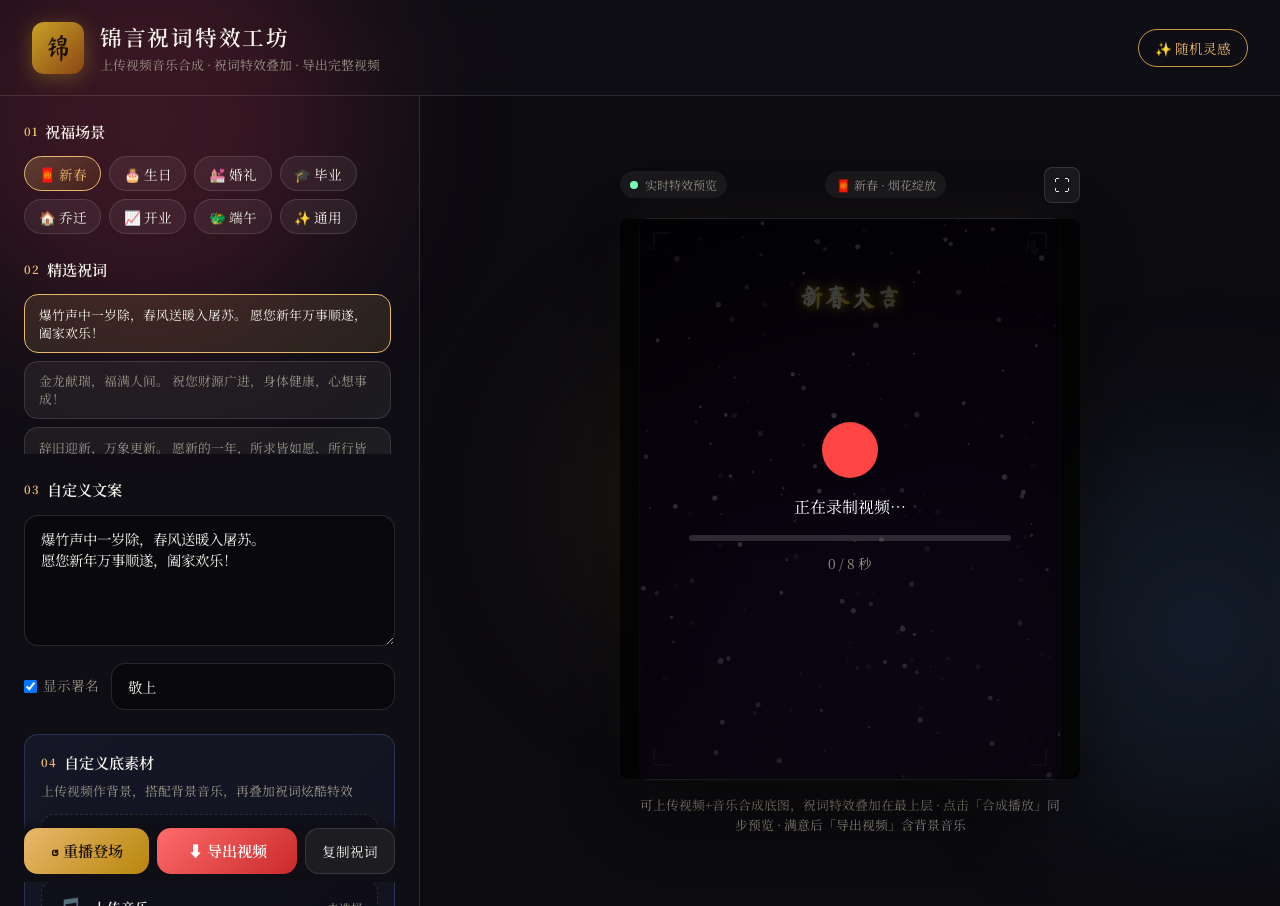
==== index.html @ 7e78dcdb "Add files via upload" ====
<!DOCTYPE html>
<html lang="zh-CN">
<head>
  <meta charset="UTF-8" />
  <meta name="viewport" content="width=device-width, initial-scale=1.0" />
  <title>锦言 · 祝词特效工坊</title>
  <link rel="preconnect" href="https://fonts.googleapis.com" />
  <link rel="preconnect" href="https://fonts.gstatic.com" crossorigin />
  <link href="https://fonts.googleapis.com/css2?family=Ma+Shan+Zheng&family=Noto+Serif+SC:wght@400;600;700&family=ZCOOL+XiaoWei&display=swap" rel="stylesheet" />
  <link rel="stylesheet" href="styles.css" />
</head>
<body>
  <div class="bg-orbs" aria-hidden="true">
    <span class="orb orb-1"></span>
    <span class="orb orb-2"></span>
    <span class="orb orb-3"></span>
  </div>

  <header class="site-header">
    <div class="logo">
      <span class="logo-icon">锦</span>
      <div>
        <h1>锦言祝词特效工坊</h1>
        <p>上传视频音乐合成 · 祝词特效叠加 · 导出完整视频</p>
      </div>
    </div>
    <button type="button" class="btn-ghost" id="btnRandom">✨ 随机灵感</button>
  </header>

  <main class="layout">
    <aside class="panel panel-controls">
      <section class="control-block">
        <h2><span class="step">01</span> 祝福场景</h2>
        <div class="scene-tabs" id="sceneTabs" role="tablist"></div>
      </section>

      <section class="control-block">
        <h2><span class="step">02</span> 精选祝词</h2>
        <div class="template-grid" id="templateGrid"></div>
      </section>

      <section class="control-block">
        <h2><span class="step">03</span> 自定义文案</h2>
        <textarea id="customText" rows="5" placeholder="在此输入或编辑您的祝词…&#10;支持换行，每行将按段落展示"></textarea>
        <div class="row-actions">
          <label class="checkbox">
            <input type="checkbox" id="showSignature" checked />
            <span>显示署名</span>
          </label>
          <input type="text" id="signature" class="input-sm" value="敬上" maxlength="12" />
        </div>
      </section>

      <section class="control-block media-block">
        <h2><span class="step">04</span> 自定义底素材</h2>
        <p class="block-desc">上传视频作背景，搭配背景音乐，再叠加祝词炫酷特效</p>

        <div class="upload-row">
          <label class="upload-btn">
            <input type="file" id="uploadVideo" accept="video/*" hidden />
            <span class="upload-icon">🎬</span>
            <span class="upload-title">上传视频</span>
            <span class="upload-name" id="videoFileName">未选择</span>
          </label>
          <button type="button" class="btn-clear" id="clearVideo" title="清除视频" hidden>×</button>
        </div>

        <div class="upload-row">
          <label class="upload-btn">
            <input type="file" id="uploadAudio" accept="audio/*" hidden />
            <span class="upload-icon">🎵</span>
            <span class="upload-title">上传音乐</span>
            <span class="upload-name" id="audioFileName">未选择</span>
          </label>
          <button type="button" class="btn-clear" id="clearAudio" title="清除音乐" hidden>×</button>
        </div>

        <div class="video-controls" id="videoControls" hidden>
          <p class="vc-title">视频调节</p>
          <label class="slider-label">
            播放速度 <span class="val-tag" id="speedVal">1.0×</span>
            <input type="range" id="videoSpeed" min="0.25" max="2.5" step="0.05" value="1" />
          </label>
          <label class="slider-label">
            视频原声音量 <span class="val-tag" id="videoVolVal">80%</span>
            <input type="range" id="videoVolume" min="0" max="1" step="0.05" value="0.8" />
          </label>
          <div class="trim-block">
            <div class="trim-head">
              <span>视频截取</span>
              <span class="trim-range-text" id="trimRangeText">00:00 – 00:00</span>
            </div>
            <div class="trim-track" id="trimTrack">
              <div class="trim-active" id="trimActive"></div>
            </div>
            <label class="slider-label trim-label">
              起点 <span class="val-tag" id="trimStartVal">00:00</span>
              <input type="range" id="trimStart" min="0" max="100" step="0.1" value="0" />
            </label>
            <label class="slider-label trim-label">
              终点 <span class="val-tag" id="trimEndVal">00:00</span>
              <input type="range" id="trimEnd" min="0" max="100" step="0.1" value="100" />
            </label>
            <p class="trim-hint" id="trimDurationHint">截取片段：0 秒</p>
          </div>
        </div>

        <div class="media-mix">
          <label class="slider-label">背景暗角（突出文字）
            <input type="range" id="bgOverlay" min="0" max="0.75" step="0.05" value="0.4" />
          </label>
          <label class="slider-label">特效层透明度
            <input type="range" id="fxOnVideo" min="0.2" max="1" step="0.05" value="0.85" />
          </label>
          <label class="slider-label">音乐音量
            <input type="range" id="musicVolume" min="0" max="1" step="0.05" value="0.85" />
          </label>
          <label class="checkbox">
            <input type="checkbox" id="useVideoAudio" />
            <span>保留视频原声（与音乐叠加）</span>
          </label>
          <label class="checkbox">
            <input type="checkbox" id="previewMusic" checked />
            <span>预览时播放背景音乐</span>
          </label>
        </div>

        <button type="button" class="btn-compose" id="btnCompose">▶ 合成播放（视频+音乐+祝词特效）</button>
      </section>

      <section class="control-block highlight-block">
        <h2><span class="step">05</span> 炫酷特效风格</h2>
        <p class="block-desc">切换后立即在右侧实时预览粒子与光效</p>
        <div class="fx-picker" id="fxPicker"></div>
        <label class="slider-label">
          特效强度
          <input type="range" id="fxIntensity" min="0.4" max="1.5" step="0.1" value="1" />
        </label>
      </section>

      <section class="control-block">
        <h2><span class="step">06</span> 文字登场</h2>
        <div class="text-effect-picker" id="textEffectPicker"></div>
        <label class="slider-label">
          动画速度
          <input type="range" id="animSpeed" min="0.5" max="2" step="0.1" value="1" />
        </label>
      </section>

      <section class="control-block">
        <h2><span class="step">07</span> 细节微调</h2>
        <div class="fine-tune">
          <label>字号 <input type="range" id="fontSize" min="18" max="42" value="28" /></label>
          <label>字间距 <input type="range" id="letterSpacing" min="0" max="12" value="2" /></label>
        </div>
      </section>

      <section class="control-block">
        <h2><span class="step">08</span> 视频导出</h2>
        <div class="video-options">
          <label>录制时长
            <select id="videoDuration">
              <option value="5">5 秒</option>
              <option value="8" selected>8 秒</option>
              <option value="10">10 秒</option>
              <option value="15">15 秒</option>
              <option value="auto">跟随素材长度</option>
            </select>
          </label>
          <label>帧率
            <select id="videoFps">
              <option value="30" selected>30 FPS</option>
              <option value="60">60 FPS</option>
            </select>
          </label>
        </div>
      </section>

      <div class="action-bar">
        <button type="button" class="btn-primary" id="btnReplay">↺ 重播登场</button>
        <button type="button" class="btn-accent" id="btnExportVideo">⬇ 导出视频</button>
        <button type="button" class="btn-secondary" id="btnCopy">复制祝词</button>
      </div>
    </aside>

    <section class="panel panel-preview">
      <div class="preview-toolbar">
        <span class="badge live-badge"><span class="live-dot"></span> 实时特效预览</span>
        <span class="badge" id="previewBadge">新春 · 烟花绽放</span>
        <button type="button" class="btn-icon" id="btnFullscreen" title="全屏预览">⛶</button>
      </div>
      <div class="preview-viewport" id="previewViewport">
        <canvas id="previewCanvas" width="720" height="960"></canvas>
        <div class="recording-overlay" id="recordingOverlay" hidden>
          <div class="rec-pulse"></div>
          <p class="rec-text">正在录制视频…</p>
          <div class="rec-progress-wrap">
            <div class="rec-progress" id="recProgress"></div>
          </div>
          <span class="rec-time" id="recTime">0 / 8 秒</span>
        </div>
      </div>
      <p class="preview-hint">可上传视频+音乐合成底图，祝词特效叠加在最上层 · 点击「合成播放」同步预览 · 满意后「导出视频」含背景音乐</p>
    </section>
  </main>

  <div class="toast" id="toast" role="status" aria-live="polite"></div>

  <script type="module" src="app.js"></script>
</body>
</html>
---- styles.css ----
:root {
  --bg: #0f0e14;
  --surface: rgba(255, 255, 255, 0.06);
  --surface-hover: rgba(255, 255, 255, 0.1);
  --border: rgba(255, 255, 255, 0.12);
  --text: #f4f0ea;
  --muted: #9a9488;
  --accent: #e8b86d;
  --accent-dim: #c49a4a;
  --radius: 14px;
  --font-ui: "Noto Serif SC", "PingFang SC", "Microsoft YaHei", serif;
}

*, *::before, *::after { box-sizing: border-box; margin: 0; padding: 0; }

html { scroll-behavior: smooth; }

body {
  min-height: 100vh;
  font-family: var(--font-ui);
  background: var(--bg);
  color: var(--text);
  line-height: 1.6;
  overflow-x: hidden;
}

.bg-orbs {
  position: fixed;
  inset: 0;
  pointer-events: none;
  z-index: 0;
  overflow: hidden;
}

.orb {
  position: absolute;
  border-radius: 50%;
  filter: blur(80px);
  opacity: 0.35;
  animation: float 18s ease-in-out infinite;
}

.orb-1 { width: 420px; height: 420px; background: #8b2942; top: -10%; left: -5%; }
.orb-2 { width: 360px; height: 360px; background: #2a4a6e; bottom: 10%; right: -8%; animation-delay: -6s; }
.orb-3 { width: 280px; height: 280px; background: #5c3d1e; top: 40%; left: 45%; animation-delay: -12s; }

@keyframes float {
  0%, 100% { transform: translate(0, 0) scale(1); }
  50% { transform: translate(30px, -20px) scale(1.05); }
}

.site-header {
  position: relative;
  z-index: 1;
  display: flex;
  align-items: center;
  justify-content: space-between;
  padding: 1.25rem 2rem;
  border-bottom: 1px solid var(--border);
  backdrop-filter: blur(12px);
}

.logo { display: flex; align-items: center; gap: 1rem; }

.logo-icon {
  width: 52px;
  height: 52px;
  display: grid;
  place-items: center;
  font-family: "Ma Shan Zheng", cursive;
  font-size: 1.75rem;
  background: linear-gradient(135deg, #c9a227, #8b4513);
  border-radius: 12px;
  color: #1a0f08;
  box-shadow: 0 4px 20px rgba(201, 162, 39, 0.35);
}

.logo h1 { font-size: 1.35rem; font-weight: 600; letter-spacing: 0.08em; }
.logo p { font-size: 0.8rem; color: var(--muted); }

.layout {
  position: relative;
  z-index: 1;
  display: grid;
  grid-template-columns: minmax(320px, 420px) 1fr;
  gap: 0;
  min-height: calc(100vh - 90px);
}

@media (max-width: 960px) {
  .layout { grid-template-columns: 1fr; }
}

.panel {
  padding: 1.5rem;
}

.panel-controls {
  border-right: 1px solid var(--border);
  overflow-y: auto;
  max-height: calc(100vh - 90px);
}

.panel-preview {
  display: flex;
  flex-direction: column;
  align-items: center;
  justify-content: center;
  background: rgba(0, 0, 0, 0.2);
}

.control-block {
  margin-bottom: 1.5rem;
}

.control-block h2 {
  font-size: 0.95rem;
  font-weight: 600;
  margin-bottom: 0.75rem;
  display: flex;
  align-items: center;
  gap: 0.5rem;
}

.step {
  font-size: 0.7rem;
  color: var(--accent);
  font-weight: 700;
  letter-spacing: 0.05em;
}

.scene-tabs {
  display: flex;
  flex-wrap: wrap;
  gap: 0.5rem;
}

.scene-tab {
  padding: 0.4rem 0.85rem;
  border: 1px solid var(--border);
  border-radius: 999px;
  background: var(--surface);
  color: var(--text);
  font-family: inherit;
  font-size: 0.85rem;
  cursor: pointer;
  transition: all 0.2s;
}

.scene-tab:hover { background: var(--surface-hover); border-color: var(--accent-dim); }
.scene-tab.active {
  background: linear-gradient(135deg, rgba(232, 184, 109, 0.25), rgba(139, 69, 19, 0.2));
  border-color: var(--accent);
  color: var(--accent);
}

.template-grid {
  display: grid;
  gap: 0.5rem;
  max-height: 160px;
  overflow-y: auto;
  padding-right: 4px;
}

.template-item {
  text-align: left;
  padding: 0.65rem 0.85rem;
  border: 1px solid var(--border);
  border-radius: var(--radius);
  background: var(--surface);
  color: var(--muted);
  font-family: inherit;
  font-size: 0.8rem;
  cursor: pointer;
  transition: all 0.2s;
  line-height: 1.4;
}

.template-item:hover { color: var(--text); border-color: var(--accent-dim); }
.template-item.active {
  border-color: var(--accent);
  color: var(--text);
  background: rgba(232, 184, 109, 0.12);
}

textarea, .input-sm, select {
  width: 100%;
  padding: 0.75rem 1rem;
  border: 1px solid var(--border);
  border-radius: var(--radius);
  background: rgba(0, 0, 0, 0.35);
  color: var(--text);
  font-family: inherit;
  font-size: 0.9rem;
  resize: vertical;
}

textarea:focus, .input-sm:focus, select:focus {
  outline: none;
  border-color: var(--accent);
  box-shadow: 0 0 0 3px rgba(232, 184, 109, 0.15);
}

.row-actions {
  display: flex;
  align-items: center;
  gap: 0.75rem;
  margin-top: 0.65rem;
}

.checkbox {
  display: flex;
  align-items: center;
  gap: 0.4rem;
  font-size: 0.85rem;
  color: var(--muted);
  cursor: pointer;
}

.input-sm { width: auto; min-width: 100px; flex: 1; }

.media-block {
  padding: 1rem;
  border-radius: var(--radius);
  background: linear-gradient(135deg, rgba(100, 140, 255, 0.08), rgba(80, 60, 180, 0.06));
  border: 1px solid rgba(120, 160, 255, 0.22);
}

.highlight-block {
  padding: 1rem;
  border-radius: var(--radius);
  background: linear-gradient(135deg, rgba(232, 184, 109, 0.08), rgba(139, 69, 19, 0.06));
  border: 1px solid rgba(232, 184, 109, 0.2);
}

.upload-row {
  display: flex;
  align-items: stretch;
  gap: 0.5rem;
  margin-bottom: 0.5rem;
}

.upload-btn {
  flex: 1;
  display: flex;
  align-items: center;
  gap: 0.65rem;
  padding: 0.65rem 0.85rem;
  border: 1px dashed var(--border);
  border-radius: var(--radius);
  background: rgba(0, 0, 0, 0.25);
  cursor: pointer;
  transition: all 0.2s;
}

.upload-btn:hover {
  border-color: #7ba3ff;
  background: rgba(100, 140, 255, 0.1);
}

.upload-icon { font-size: 1.35rem; }
.upload-title { font-size: 0.85rem; font-weight: 600; white-space: nowrap; }
.upload-name {
  font-size: 0.75rem;
  color: var(--muted);
  overflow: hidden;
  text-overflow: ellipsis;
  white-space: nowrap;
  flex: 1;
  text-align: right;
}

.upload-name.has-file { color: #9ec5ff; }

.btn-clear {
  width: 36px;
  border: 1px solid var(--border);
  border-radius: var(--radius);
  background: var(--surface);
  color: var(--muted);
  font-size: 1.25rem;
  line-height: 1;
}

.btn-clear:hover { color: #ff6b6b; border-color: #ff6b6b; }

.video-controls {
  margin-top: 0.75rem;
  padding: 0.85rem;
  border-radius: var(--radius);
  background: rgba(0, 0, 0, 0.3);
  border: 1px solid rgba(120, 160, 255, 0.2);
}

.vc-title {
  font-size: 0.8rem;
  font-weight: 600;
  color: #9ec5ff;
  margin-bottom: 0.65rem;
}

.val-tag {
  font-size: 0.75rem;
  color: var(--accent);
  font-variant-numeric: tabular-nums;
  min-width: 3.5em;
  text-align: right;
}

.trim-block {
  margin-top: 0.75rem;
  padding-top: 0.75rem;
  border-top: 1px solid var(--border);
}

.trim-head {
  display: flex;
  justify-content: space-between;
  align-items: center;
  font-size: 0.8rem;
  color: var(--muted);
  margin-bottom: 0.5rem;
}

.trim-range-text {
  font-size: 0.75rem;
  color: #9ec5ff;
  font-variant-numeric: tabular-nums;
}

.trim-track {
  position: relative;
  height: 8px;
  background: rgba(255, 255, 255, 0.08);
  border-radius: 999px;
  margin-bottom: 0.65rem;
  overflow: hidden;
}

.trim-active {
  position: absolute;
  top: 0;
  height: 100%;
  background: linear-gradient(90deg, #5b7cfa, #7ba3ff);
  border-radius: 999px;
  pointer-events: none;
  transition: left 0.08s, width 0.08s;
}

.trim-label { margin-bottom: 0.35rem; }

.trim-hint {
  font-size: 0.75rem;
  color: var(--muted);
  margin-top: 0.35rem;
}

.media-mix {
  margin-top: 0.75rem;
  padding-top: 0.75rem;
  border-top: 1px solid var(--border);
}

.btn-compose {
  width: 100%;
  margin-top: 0.85rem;
  padding: 0.75rem 1rem;
  background: linear-gradient(135deg, #5b7cfa, #3d4fc9);
  color: #fff;
  font-weight: 600;
  font-size: 0.9rem;
  border-radius: var(--radius);
}

.btn-compose:hover {
  filter: brightness(1.1);
  transform: translateY(-1px);
}

.block-desc {
  font-size: 0.8rem;
  color: var(--muted);
  margin: -0.35rem 0 0.75rem;
}

.fx-picker {
  display: grid;
  grid-template-columns: repeat(2, 1fr);
  gap: 0.5rem;
}

@media (min-width: 380px) {
  .fx-picker { grid-template-columns: repeat(3, 1fr); }
}

.fx-card {
  position: relative;
  overflow: hidden;
  padding: 0.65rem 0.4rem;
  border: 2px solid var(--border);
  border-radius: var(--radius);
  background: var(--surface);
  cursor: pointer;
  text-align: center;
  transition: all 0.25s;
}

.fx-card:hover {
  transform: translateY(-2px);
  border-color: var(--accent-dim);
}

.fx-card.active {
  border-color: var(--accent);
  box-shadow: 0 0 20px rgba(232, 184, 109, 0.25);
}

.fx-icon { font-size: 1.4rem; display: block; margin-bottom: 0.2rem; }
.fx-label { font-size: 0.7rem; color: var(--muted); }
.fx-card.active .fx-label { color: var(--accent); }

.fx-glow {
  position: absolute;
  inset: 0;
  pointer-events: none;
  opacity: 0.6;
}

.text-effect-picker {
  display: grid;
  grid-template-columns: repeat(2, 1fr);
  gap: 0.5rem;
}

.picker-card {
  padding: 0.65rem;
  border: 2px solid var(--border);
  border-radius: var(--radius);
  background: var(--surface);
  cursor: pointer;
  text-align: center;
  transition: all 0.2s;
}

.picker-card:hover { transform: translateY(-2px); }
.picker-card.active { border-color: var(--accent); box-shadow: 0 0 0 1px var(--accent); }

.picker-swatch {
  height: 36px;
  border-radius: 8px;
  margin-bottom: 0.35rem;
}

.picker-label { font-size: 0.75rem; color: var(--muted); }
.picker-card.active .picker-label { color: var(--accent); }

.picker-card.sm {
  padding: 0.55rem;
  border: 2px solid var(--border);
  border-radius: var(--radius);
  background: var(--surface);
  cursor: pointer;
  text-align: center;
  transition: all 0.2s;
}

.picker-card.sm:hover { transform: translateY(-2px); }
.picker-card.sm.active { border-color: var(--accent); }
.te-icon { font-size: 1.1rem; display: block; margin-bottom: 0.2rem; }

.video-options {
  display: grid;
  gap: 0.5rem;
}

.video-options label {
  display: flex;
  align-items: center;
  justify-content: space-between;
  font-size: 0.85rem;
  color: var(--muted);
}

.video-options select {
  width: auto;
  min-width: 110px;
  padding: 0.4rem 0.6rem;
}

.fine-tune label {
  display: flex;
  align-items: center;
  justify-content: space-between;
  gap: 0.75rem;
  font-size: 0.85rem;
  color: var(--muted);
  margin-bottom: 0.5rem;
}

.fine-tune input[type="range"] { flex: 1; accent-color: var(--accent); }
.fine-tune select { width: auto; min-width: 100px; }

.slider-label {
  display: flex;
  align-items: center;
  justify-content: space-between;
  gap: 1rem;
  margin-top: 0.75rem;
  font-size: 0.85rem;
  color: var(--muted);
}

.slider-label input { flex: 1; accent-color: var(--accent); }

.action-bar {
  display: flex;
  flex-wrap: wrap;
  gap: 0.5rem;
  padding-top: 0.5rem;
  position: sticky;
  bottom: 0;
  background: linear-gradient(transparent, var(--bg) 20%);
  padding-bottom: 0.5rem;
}

button {
  font-family: inherit;
  cursor: pointer;
  border: none;
  border-radius: var(--radius);
  transition: all 0.2s;
}

.btn-primary {
  flex: 1;
  min-width: 120px;
  padding: 0.75rem 1.25rem;
  background: linear-gradient(135deg, #e8b86d, #b8860b);
  color: #1a1208;
  font-weight: 600;
  font-size: 0.95rem;
}

.btn-primary:hover { filter: brightness(1.08); transform: translateY(-1px); }

.btn-accent {
  flex: 1;
  min-width: 140px;
  padding: 0.75rem 1.25rem;
  background: linear-gradient(135deg, #ff6b6b, #c92a2a);
  color: #fff;
  font-weight: 600;
  font-size: 0.95rem;
}

.btn-accent:hover:not(:disabled) { filter: brightness(1.1); transform: translateY(-1px); }
.btn-accent:disabled { opacity: 0.6; cursor: not-allowed; }

.btn-secondary {
  padding: 0.75rem 1rem;
  background: var(--surface);
  color: var(--text);
  border: 1px solid var(--border);
  font-size: 0.85rem;
}

.btn-secondary:hover { background: var(--surface-hover); }

.btn-ghost {
  padding: 0.5rem 1rem;
  background: transparent;
  color: var(--accent);
  border: 1px solid var(--accent-dim);
  border-radius: 999px;
  font-size: 0.85rem;
}

.btn-ghost:hover { background: rgba(232, 184, 109, 0.12); }

.preview-toolbar {
  width: 100%;
  max-width: 460px;
  display: flex;
  flex-wrap: wrap;
  gap: 0.5rem;
  justify-content: space-between;
  align-items: center;
  margin-bottom: 1rem;
}

.live-badge {
  display: inline-flex;
  align-items: center;
  gap: 0.4rem;
  color: #7dffb8;
  border-color: rgba(125, 255, 184, 0.3);
}

.live-dot {
  width: 8px;
  height: 8px;
  border-radius: 50%;
  background: #7dffb8;
  animation: pulse-dot 1.2s ease infinite;
}

@keyframes pulse-dot {
  0%, 100% { opacity: 1; transform: scale(1); }
  50% { opacity: 0.5; transform: scale(0.85); }
}

.badge {
  font-size: 0.75rem;
  padding: 0.25rem 0.65rem;
  border-radius: 999px;
  background: var(--surface);
  color: var(--muted);
}

.btn-icon {
  width: 36px;
  height: 36px;
  border-radius: 8px;
  background: var(--surface);
  color: var(--text);
  border: 1px solid var(--border);
  font-size: 1rem;
}

.preview-viewport {
  position: relative;
  width: 100%;
  max-width: 460px;
  display: flex;
  justify-content: center;
  align-items: center;
}

#previewCanvas {
  display: block;
  border-radius: 8px;
  box-shadow:
    0 0 0 1px rgba(255, 255, 255, 0.08),
    0 24px 80px rgba(0, 0, 0, 0.65),
    0 0 60px rgba(232, 184, 109, 0.08);
  max-width: 100%;
  height: auto;
}

.recording-overlay {
  position: absolute;
  inset: 0;
  display: flex;
  flex-direction: column;
  align-items: center;
  justify-content: center;
  background: rgba(0, 0, 0, 0.72);
  border-radius: 8px;
  z-index: 10;
}

.rec-pulse {
  width: 56px;
  height: 56px;
  border-radius: 50%;
  background: #ff4444;
  animation: rec-pulse 1s ease infinite;
  margin-bottom: 1rem;
}

@keyframes rec-pulse {
  0%, 100% { transform: scale(1); opacity: 1; }
  50% { transform: scale(1.15); opacity: 0.7; }
}

.rec-text {
  font-size: 1rem;
  color: #fff;
  margin-bottom: 1rem;
}

.rec-progress-wrap {
  width: 70%;
  height: 6px;
  background: rgba(255, 255, 255, 0.15);
  border-radius: 999px;
  overflow: hidden;
}

.rec-progress {
  height: 100%;
  width: 0%;
  background: linear-gradient(90deg, #ff6b6b, #ffd93d);
  border-radius: 999px;
  transition: width 0.1s linear;
}

.rec-time {
  margin-top: 0.75rem;
  font-size: 0.85rem;
  color: var(--muted);
}

.preview-hint {
  margin-top: 1rem;
  font-size: 0.8rem;
  color: var(--muted);
  text-align: center;
  max-width: 420px;
}

.fullscreen-mode .panel-controls { display: none; }
.fullscreen-mode .layout { grid-template-columns: 1fr; }
.fullscreen-mode .panel-preview { min-height: 100vh; }
.fullscreen-mode .site-header { display: none; }

.toast {
  position: fixed;
  bottom: 2rem;
  left: 50%;
  transform: translateX(-50%) translateY(100px);
  padding: 0.75rem 1.5rem;
  background: rgba(30, 28, 24, 0.95);
  border: 1px solid var(--accent);
  border-radius: 999px;
  color: var(--accent);
  font-size: 0.9rem;
  z-index: 100;
  opacity: 0;
  transition: all 0.35s ease;
  pointer-events: none;
}

.toast.show {
  opacity: 1;
  transform: translateX(-50%) translateY(0);
}
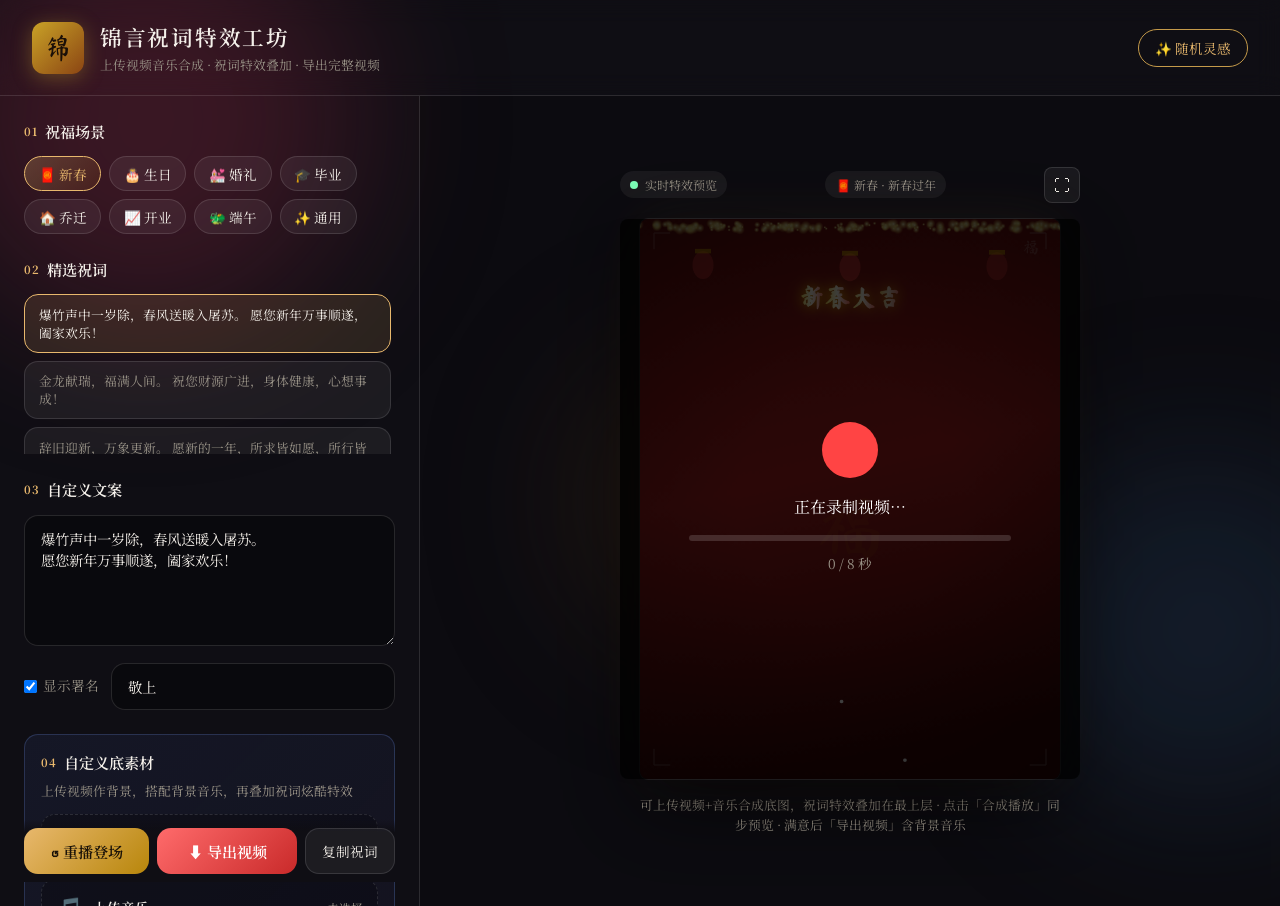
==== commit b6a02845: "Add files via upload 1" ====
--- a/index.html
+++ b/index.html
@@ -129,8 +129,8 @@
       </section>
 
       <section class="control-block highlight-block">
-        <h2><span class="step">05</span> 炫酷特效风格</h2>
-        <p class="block-desc">切换后立即在右侧实时预览粒子与光效</p>
+        <h2><span class="step">05</span> 主题风格特效</h2>
+        <p class="block-desc">过年庆祝、生日派对、赛博朋克等主题 · 切换场景自动推荐匹配风格</p>
         <div class="fx-picker" id="fxPicker"></div>
         <label class="slider-label">
           特效强度
--- a/styles.css
+++ b/styles.css
@@ -384,25 +384,43 @@
 }
 
 .fx-picker {
+  display: flex;
+  flex-direction: column;
+  gap: 1rem;
+  max-height: 320px;
+  overflow-y: auto;
+  padding-right: 4px;
+}
+
+.fx-category { }
+
+.fx-cat-title {
+  font-size: 0.75rem;
+  font-weight: 600;
+  color: var(--accent);
+  letter-spacing: 0.12em;
+  margin-bottom: 0.5rem;
+  padding-bottom: 0.35rem;
+  border-bottom: 1px solid var(--border);
+}
+
+.fx-cat-grid {
   display: grid;
   grid-template-columns: repeat(2, 1fr);
   gap: 0.5rem;
-}
-
-@media (min-width: 380px) {
-  .fx-picker { grid-template-columns: repeat(3, 1fr); }
 }
 
 .fx-card {
   position: relative;
   overflow: hidden;
-  padding: 0.65rem 0.4rem;
+  padding: 0.55rem 0.4rem 0.5rem;
   border: 2px solid var(--border);
   border-radius: var(--radius);
   background: var(--surface);
   cursor: pointer;
   text-align: center;
   transition: all 0.25s;
+  min-height: 72px;
 }
 
 .fx-card:hover {
@@ -412,18 +430,51 @@
 
 .fx-card.active {
   border-color: var(--accent);
-  box-shadow: 0 0 20px rgba(232, 184, 109, 0.25);
-}
-
-.fx-icon { font-size: 1.4rem; display: block; margin-bottom: 0.2rem; }
-.fx-label { font-size: 0.7rem; color: var(--muted); }
+  box-shadow: 0 0 20px rgba(232, 184, 109, 0.3);
+}
+
+.fx-card.recommended:not(.active) {
+  border-color: rgba(125, 255, 184, 0.35);
+}
+
+.fx-rec {
+  position: absolute;
+  top: 4px;
+  right: 4px;
+  font-size: 0.55rem;
+  padding: 0.1rem 0.35rem;
+  border-radius: 4px;
+  background: rgba(125, 255, 184, 0.2);
+  color: #7dffb8;
+  font-weight: 600;
+}
+
+.fx-icon { font-size: 1.35rem; display: block; margin-bottom: 0.15rem; position: relative; z-index: 1; }
+.fx-label {
+  font-size: 0.72rem;
+  font-weight: 600;
+  color: var(--text);
+  display: block;
+  position: relative;
+  z-index: 1;
+}
+.fx-sub {
+  font-size: 0.6rem;
+  color: var(--muted);
+  display: block;
+  line-height: 1.3;
+  margin-top: 0.15rem;
+  position: relative;
+  z-index: 1;
+}
 .fx-card.active .fx-label { color: var(--accent); }
+.fx-card.active .fx-sub { color: rgba(232, 184, 109, 0.75); }
 
 .fx-glow {
   position: absolute;
   inset: 0;
   pointer-events: none;
-  opacity: 0.6;
+  opacity: 0.85;
 }
 
 .text-effect-picker {
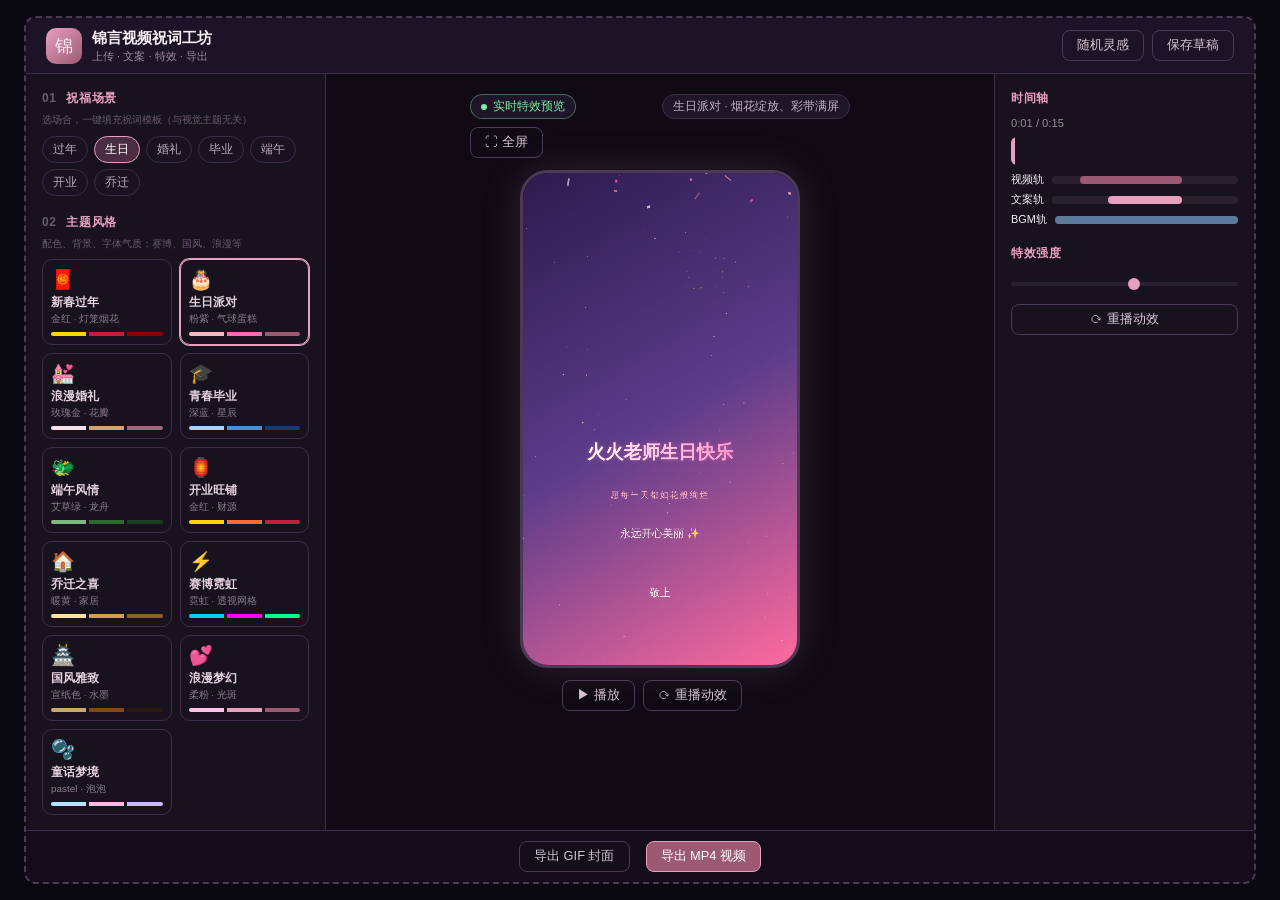
==== commit e2b56d37: "1" ====
--- a/index.html
+++ b/index.html
@@ -1,211 +1,630 @@
-<!DOCTYPE html>
-<html lang="zh-CN">
-<head>
-  <meta charset="UTF-8" />
-  <meta name="viewport" content="width=device-width, initial-scale=1.0" />
-  <title>锦言 · 祝词特效工坊</title>
-  <link rel="preconnect" href="https://fonts.googleapis.com" />
-  <link rel="preconnect" href="https://fonts.gstatic.com" crossorigin />
-  <link href="https://fonts.googleapis.com/css2?family=Ma+Shan+Zheng&family=Noto+Serif+SC:wght@400;600;700&family=ZCOOL+XiaoWei&display=swap" rel="stylesheet" />
-  <link rel="stylesheet" href="styles.css" />
-</head>
-<body>
-  <div class="bg-orbs" aria-hidden="true">
-    <span class="orb orb-1"></span>
-    <span class="orb orb-2"></span>
-    <span class="orb orb-3"></span>
-  </div>
-
-  <header class="site-header">
-    <div class="logo">
-      <span class="logo-icon">锦</span>
-      <div>
-        <h1>锦言祝词特效工坊</h1>
-        <p>上传视频音乐合成 · 祝词特效叠加 · 导出完整视频</p>
-      </div>
-    </div>
-    <button type="button" class="btn-ghost" id="btnRandom">✨ 随机灵感</button>
-  </header>
-
-  <main class="layout">
-    <aside class="panel panel-controls">
-      <section class="control-block">
-        <h2><span class="step">01</span> 祝福场景</h2>
-        <div class="scene-tabs" id="sceneTabs" role="tablist"></div>
-      </section>
-
-      <section class="control-block">
-        <h2><span class="step">02</span> 精选祝词</h2>
-        <div class="template-grid" id="templateGrid"></div>
-      </section>
-
-      <section class="control-block">
-        <h2><span class="step">03</span> 自定义文案</h2>
-        <textarea id="customText" rows="5" placeholder="在此输入或编辑您的祝词…&#10;支持换行，每行将按段落展示"></textarea>
-        <div class="row-actions">
-          <label class="checkbox">
-            <input type="checkbox" id="showSignature" checked />
-            <span>显示署名</span>
-          </label>
-          <input type="text" id="signature" class="input-sm" value="敬上" maxlength="12" />
-        </div>
-      </section>
-
-      <section class="control-block media-block">
-        <h2><span class="step">04</span> 自定义底素材</h2>
-        <p class="block-desc">上传视频作背景，搭配背景音乐，再叠加祝词炫酷特效</p>
-
-        <div class="upload-row">
-          <label class="upload-btn">
-            <input type="file" id="uploadVideo" accept="video/*" hidden />
-            <span class="upload-icon">🎬</span>
-            <span class="upload-title">上传视频</span>
-            <span class="upload-name" id="videoFileName">未选择</span>
-          </label>
-          <button type="button" class="btn-clear" id="clearVideo" title="清除视频" hidden>×</button>
-        </div>
-
-        <div class="upload-row">
-          <label class="upload-btn">
-            <input type="file" id="uploadAudio" accept="audio/*" hidden />
-            <span class="upload-icon">🎵</span>
-            <span class="upload-title">上传音乐</span>
-            <span class="upload-name" id="audioFileName">未选择</span>
-          </label>
-          <button type="button" class="btn-clear" id="clearAudio" title="清除音乐" hidden>×</button>
-        </div>
-
-        <div class="video-controls" id="videoControls" hidden>
-          <p class="vc-title">视频调节</p>
-          <label class="slider-label">
-            播放速度 <span class="val-tag" id="speedVal">1.0×</span>
-            <input type="range" id="videoSpeed" min="0.25" max="2.5" step="0.05" value="1" />
-          </label>
-          <label class="slider-label">
-            视频原声音量 <span class="val-tag" id="videoVolVal">80%</span>
-            <input type="range" id="videoVolume" min="0" max="1" step="0.05" value="0.8" />
-          </label>
-          <div class="trim-block">
-            <div class="trim-head">
-              <span>视频截取</span>
-              <span class="trim-range-text" id="trimRangeText">00:00 – 00:00</span>
-            </div>
-            <div class="trim-track" id="trimTrack">
-              <div class="trim-active" id="trimActive"></div>
-            </div>
-            <label class="slider-label trim-label">
-              起点 <span class="val-tag" id="trimStartVal">00:00</span>
-              <input type="range" id="trimStart" min="0" max="100" step="0.1" value="0" />
-            </label>
-            <label class="slider-label trim-label">
-              终点 <span class="val-tag" id="trimEndVal">00:00</span>
-              <input type="range" id="trimEnd" min="0" max="100" step="0.1" value="100" />
-            </label>
-            <p class="trim-hint" id="trimDurationHint">截取片段：0 秒</p>
-          </div>
-        </div>
-
-        <div class="media-mix">
-          <label class="slider-label">背景暗角（突出文字）
-            <input type="range" id="bgOverlay" min="0" max="0.75" step="0.05" value="0.4" />
-          </label>
-          <label class="slider-label">特效层透明度
-            <input type="range" id="fxOnVideo" min="0.2" max="1" step="0.05" value="0.85" />
-          </label>
-          <label class="slider-label">音乐音量
-            <input type="range" id="musicVolume" min="0" max="1" step="0.05" value="0.85" />
-          </label>
-          <label class="checkbox">
-            <input type="checkbox" id="useVideoAudio" />
-            <span>保留视频原声（与音乐叠加）</span>
-          </label>
-          <label class="checkbox">
-            <input type="checkbox" id="previewMusic" checked />
-            <span>预览时播放背景音乐</span>
-          </label>
-        </div>
-
-        <button type="button" class="btn-compose" id="btnCompose">▶ 合成播放（视频+音乐+祝词特效）</button>
-      </section>
-
-      <section class="control-block highlight-block">
-        <h2><span class="step">05</span> 主题风格特效</h2>
-        <p class="block-desc">过年庆祝、生日派对、赛博朋克等主题 · 切换场景自动推荐匹配风格</p>
-        <div class="fx-picker" id="fxPicker"></div>
-        <label class="slider-label">
-          特效强度
-          <input type="range" id="fxIntensity" min="0.4" max="1.5" step="0.1" value="1" />
-        </label>
-      </section>
-
-      <section class="control-block">
-        <h2><span class="step">06</span> 文字登场</h2>
-        <div class="text-effect-picker" id="textEffectPicker"></div>
-        <label class="slider-label">
-          动画速度
-          <input type="range" id="animSpeed" min="0.5" max="2" step="0.1" value="1" />
-        </label>
-      </section>
-
-      <section class="control-block">
-        <h2><span class="step">07</span> 细节微调</h2>
-        <div class="fine-tune">
-          <label>字号 <input type="range" id="fontSize" min="18" max="42" value="28" /></label>
-          <label>字间距 <input type="range" id="letterSpacing" min="0" max="12" value="2" /></label>
-        </div>
-      </section>
-
-      <section class="control-block">
-        <h2><span class="step">08</span> 视频导出</h2>
-        <div class="video-options">
-          <label>录制时长
-            <select id="videoDuration">
-              <option value="5">5 秒</option>
-              <option value="8" selected>8 秒</option>
-              <option value="10">10 秒</option>
-              <option value="15">15 秒</option>
-              <option value="auto">跟随素材长度</option>
-            </select>
-          </label>
-          <label>帧率
-            <select id="videoFps">
-              <option value="30" selected>30 FPS</option>
-              <option value="60">60 FPS</option>
-            </select>
-          </label>
-        </div>
-      </section>
-
-      <div class="action-bar">
-        <button type="button" class="btn-primary" id="btnReplay">↺ 重播登场</button>
-        <button type="button" class="btn-accent" id="btnExportVideo">⬇ 导出视频</button>
-        <button type="button" class="btn-secondary" id="btnCopy">复制祝词</button>
-      </div>
-    </aside>
-
-    <section class="panel panel-preview">
-      <div class="preview-toolbar">
-        <span class="badge live-badge"><span class="live-dot"></span> 实时特效预览</span>
-        <span class="badge" id="previewBadge">新春 · 烟花绽放</span>
-        <button type="button" class="btn-icon" id="btnFullscreen" title="全屏预览">⛶</button>
-      </div>
-      <div class="preview-viewport" id="previewViewport">
-        <canvas id="previewCanvas" width="720" height="960"></canvas>
-        <div class="recording-overlay" id="recordingOverlay" hidden>
-          <div class="rec-pulse"></div>
-          <p class="rec-text">正在录制视频…</p>
-          <div class="rec-progress-wrap">
-            <div class="rec-progress" id="recProgress"></div>
-          </div>
-          <span class="rec-time" id="recTime">0 / 8 秒</span>
-        </div>
-      </div>
-      <p class="preview-hint">可上传视频+音乐合成底图，祝词特效叠加在最上层 · 点击「合成播放」同步预览 · 满意后「导出视频」含背景音乐</p>
-    </section>
-  </main>
-
-  <div class="toast" id="toast" role="status" aria-live="polite"></div>
-
-  <script type="module" src="app.js"></script>
-</body>
-</html>
+<!DOCTYPE html>
+<html lang="zh-CN">
+<head>
+  <meta charset="UTF-8" />
+  <meta name="viewport" content="width=device-width, initial-scale=1.0" />
+  <title>锦言 · 视频祝词工坊</title>
+  <style>
+    * { box-sizing: border-box; margin: 0; padding: 0; }
+    html, body {
+      height: 100%;
+      overflow: hidden;
+    }
+    body {
+      font-family: "Segoe UI", "PingFang SC", "Microsoft YaHei", sans-serif;
+      background: #0a0810;
+      color: #f5eef2;
+      padding: 16px 24px;
+      display: flex;
+      flex-direction: column;
+    }
+    .app-wrap {
+      max-width: 1400px;
+      margin: 0 auto;
+      width: 100%;
+      flex: 1;
+      min-height: 0;
+    }
+
+    .app-frame {
+      border: 2px dashed #4a3a55;
+      border-radius: 12px;
+      overflow: hidden;
+      background: #120e16;
+      height: 100%;
+      min-height: 0;
+      display: grid;
+      grid-template-rows: 56px 1fr 52px;
+      grid-template-columns: 300px 1fr 260px;
+    }
+    .header,
+    .footer-bar {
+      flex-shrink: 0;
+    }
+    .header {
+      grid-column: 1 / -1;
+      display: flex;
+      align-items: center;
+      justify-content: space-between;
+      padding: 0 20px;
+      background: rgba(30, 20, 40, 0.9);
+      border-bottom: 1px solid #3d2d48;
+    }
+    .logo { display: flex; align-items: center; gap: 10px; }
+    .logo-icon {
+      width: 36px; height: 36px;
+      background: linear-gradient(135deg, #e8a0bf, #9b5a72);
+      border-radius: 10px;
+      display: flex; align-items: center; justify-content: center;
+      font-size: 1.1rem;
+    }
+    .logo span { font-size: 0.95rem; font-weight: 600; }
+    .logo small { display: block; font-size: 0.7rem; color: #9a8a9e; font-weight: 400; }
+    .header-actions { display: flex; gap: 8px; }
+    .btn {
+      padding: 6px 14px;
+      border-radius: 8px;
+      font-size: 0.8rem;
+      border: 1px solid #4a3a55;
+      background: transparent;
+      color: #d4c4d0;
+      cursor: pointer;
+    }
+    .btn:hover:not(:disabled) { border-color: #e8a0bf; color: #fff; }
+    .btn:disabled { opacity: 0.5; cursor: not-allowed; }
+    .btn-primary {
+      background: #9b5a72;
+      border-color: #e8a0bf;
+      color: #fff;
+    }
+
+    .panel-left,
+    .panel-right {
+      min-height: 0;
+      overflow-x: hidden;
+      overflow-y: auto;
+      overscroll-behavior: contain;
+      scrollbar-width: thin;
+      scrollbar-color: #6a4a6a #1a1220;
+    }
+    .panel-left::-webkit-scrollbar,
+    .panel-right::-webkit-scrollbar {
+      width: 8px;
+    }
+    .panel-left::-webkit-scrollbar-track,
+    .panel-right::-webkit-scrollbar-track {
+      background: #1a1220;
+    }
+    .panel-left::-webkit-scrollbar-thumb,
+    .panel-right::-webkit-scrollbar-thumb {
+      background: #5a4060;
+      border-radius: 4px;
+    }
+    .panel-left::-webkit-scrollbar-thumb:hover,
+    .panel-right::-webkit-scrollbar-thumb:hover {
+      background: #e8a0bf;
+    }
+    .panel-left {
+      padding: 16px;
+      border-right: 1px solid #3d2d48;
+      background: rgba(25, 18, 32, 0.95);
+    }
+    .panel-center {
+      padding: 20px;
+      display: flex;
+      flex-direction: column;
+      align-items: center;
+      background: #0f0a14;
+      min-height: 0;
+      overflow: hidden;
+    }
+    .panel-right {
+      padding: 16px;
+      border-left: 1px solid #3d2d48;
+      background: rgba(25, 18, 32, 0.85);
+    }
+
+    .block { margin-bottom: 18px; }
+    .block h3 {
+      font-size: 0.75rem;
+      color: #e8a0bf;
+      margin-bottom: 10px;
+      letter-spacing: 0.05em;
+    }
+    .block h3 em {
+      font-style: normal;
+      color: #6a5a6e;
+      margin-right: 6px;
+    }
+    .scene-tabs {
+      display: flex;
+      flex-wrap: wrap;
+      gap: 6px;
+    }
+    .chip {
+      padding: 5px 10px;
+      font-size: 0.72rem;
+      border-radius: 20px;
+      border: 1px solid #3d2d48;
+      background: #1a1220;
+      color: #b8a8b8;
+      cursor: pointer;
+    }
+    .chip.on { background: #4a2d42; border-color: #e8a0bf; color: #fff; }
+
+    .line-item {
+      border: 1px solid #3d2d48;
+      border-radius: 8px;
+      padding: 8px 10px;
+      margin-bottom: 6px;
+      font-size: 0.72rem;
+    }
+    .line-item summary {
+      cursor: pointer;
+      list-style: none;
+      display: flex;
+      justify-content: space-between;
+      align-items: center;
+    }
+    .line-item summary::-webkit-details-marker { display: none; }
+    .line-item strong { color: #e8d4e0; }
+    .line-detail {
+      margin-top: 8px;
+      display: flex;
+      flex-direction: column;
+      gap: 6px;
+    }
+    .line-detail input[type="text"],
+    .line-detail select,
+    .digit-input {
+      width: 100%;
+      padding: 6px 8px;
+      border-radius: 6px;
+      border: 1px solid #3d2d48;
+      background: #0f0a12;
+      color: #e8d4e0;
+      font-size: 0.72rem;
+    }
+    .digit-hint { font-size: 0.68rem; color: #6a5a6e; margin-top: 4px; }
+    .digit-select {
+      width: 100%;
+      padding: 6px 8px;
+      border-radius: 6px;
+      border: 1px solid #3d2d48;
+      background: #0f0a12;
+      color: #e8d4e0;
+      font-size: 0.72rem;
+      margin-bottom: 6px;
+    }
+    .digit-opts { display: grid; grid-template-columns: 1fr 1fr; gap: 8px; margin-top: 8px; }
+    .digit-opts label { font-size: 0.68rem; color: #9a8a9e; display: block; margin-bottom: 4px; }
+    .line-add {
+      border: 1px dashed #4a3a55;
+      text-align: center;
+      padding: 8px;
+      cursor: pointer;
+      color: #9a8a9e;
+      border-radius: 8px;
+      font-size: 0.72rem;
+    }
+    .line-add:hover { border-color: #e8a0bf; color: #e8a0bf; }
+
+    .upload-box {
+      border: 1px dashed #5a4a65;
+      border-radius: 10px;
+      padding: 12px;
+      text-align: center;
+      margin-bottom: 8px;
+      font-size: 0.75rem;
+      color: #9a8a9e;
+      cursor: pointer;
+    }
+    .upload-box:hover { border-color: #e8a0bf; }
+    .upload-box.ok { border-color: #7bed9f66; color: #7bed9f; }
+    .upload-box .icon { font-size: 1.4rem; margin-bottom: 4px; }
+
+    .ctrl-row {
+      font-size: 0.7rem;
+      color: #9a8a9e;
+      margin: 8px 0 4px;
+      display: flex;
+      justify-content: space-between;
+    }
+    input[type="range"] {
+      width: 100%;
+      height: 4px;
+      -webkit-appearance: none;
+      background: #2a2030;
+      border-radius: 2px;
+      margin: 4px 0 8px;
+    }
+    input[type="range"]::-webkit-slider-thumb {
+      -webkit-appearance: none;
+      width: 12px; height: 12px;
+      background: #e8a0bf;
+      border-radius: 50%;
+      cursor: pointer;
+    }
+
+    .fx-grid {
+      display: grid;
+      grid-template-columns: 1fr 1fr;
+      gap: 8px;
+    }
+    .fx-card {
+      border: 1px solid #3d2d48;
+      border-radius: 10px;
+      padding: 8px;
+      font-size: 0.68rem;
+      text-align: center;
+      cursor: pointer;
+    }
+    .fx-card.on { border-color: #e8a0bf; box-shadow: 0 0 0 1px #e8a0bf; }
+    .fx-thumb {
+      height: 36px;
+      background: linear-gradient(135deg, #2d1b4e, #5c3d8a);
+      border-radius: 6px;
+      margin-bottom: 6px;
+    }
+    .fx-card.cyber .fx-thumb {
+      background: linear-gradient(135deg, #050508, #1a1030);
+      border: 1px solid #00ccff44;
+    }
+
+    .theme-grid {
+      display: grid;
+      grid-template-columns: 1fr 1fr;
+      gap: 8px;
+    }
+    .theme-card {
+      border: 1px solid #3d2d48;
+      border-radius: 10px;
+      padding: 8px;
+      font-size: 0.68rem;
+      cursor: pointer;
+      text-align: left;
+    }
+    .theme-card.on { border-color: #e8a0bf; box-shadow: 0 0 0 1px #e8a0bf; }
+    .theme-card .theme-icon { font-size: 1.2rem; display: block; margin-bottom: 4px; }
+    .theme-card strong { display: block; color: #e8d4e0; font-size: 0.72rem; margin-bottom: 2px; }
+    .theme-card small { color: #8a7a8e; font-size: 0.62rem; }
+    .theme-colors { display: flex; gap: 3px; margin-top: 6px; height: 4px; border-radius: 2px; overflow: hidden; }
+    .theme-colors i { flex: 1; }
+    .block-desc { font-size: 0.65rem; color: #6a5a6e; margin: -4px 0 8px; line-height: 1.4; }
+
+    .preview-toolbar {
+      width: 100%;
+      max-width: 380px;
+      display: flex;
+      align-items: center;
+      justify-content: space-between;
+      flex-wrap: wrap;
+      gap: 8px;
+      margin-bottom: 12px;
+      font-size: 0.72rem;
+    }
+    .badge {
+      padding: 4px 10px;
+      border-radius: 20px;
+      background: #1f1528;
+      border: 1px solid #3d2d48;
+      color: #c4b4c4;
+    }
+    .badge.live { border-color: #7bed9f66; color: #7bed9f; }
+    .badge.live::before {
+      content: "";
+      display: inline-block;
+      width: 6px; height: 6px;
+      background: #7bed9f;
+      border-radius: 50%;
+      margin-right: 6px;
+      animation: pulse 1.2s infinite;
+    }
+    @keyframes pulse { 50% { opacity: 0.4; } }
+
+    .phone-frame {
+      width: 280px;
+      height: 498px;
+      border-radius: 28px;
+      border: 3px solid #4a3a55;
+      box-shadow: 0 0 40px rgba(232, 160, 191, 0.15), inset 0 0 60px rgba(0,0,0,0.4);
+      overflow: hidden;
+      position: relative;
+      background: #0f0a12;
+    }
+    #preview-canvas {
+      width: 100%;
+      height: 100%;
+      display: block;
+    }
+
+    .preview-actions {
+      margin-top: 12px;
+      display: flex;
+      gap: 8px;
+      font-size: 0.72rem;
+    }
+
+    .timeline {
+      font-size: 0.7rem;
+      color: #9a8a9e;
+    }
+    .tl-track {
+      height: 28px;
+      background: #1a1220;
+      border-radius: 6px;
+      margin: 8px 0;
+      position: relative;
+      overflow: hidden;
+    }
+    .tl-active {
+      position: absolute;
+      height: 100%;
+      background: rgba(232, 160, 191, 0.25);
+      border-left: 2px solid #e8a0bf;
+      border-right: 2px solid #e8a0bf;
+      pointer-events: none;
+    }
+    .tl-row {
+      display: flex;
+      align-items: center;
+      gap: 8px;
+      margin: 6px 0;
+      font-size: 0.68rem;
+    }
+    .tl-bar {
+      flex: 1;
+      height: 8px;
+      background: #2a2030;
+      border-radius: 4px;
+      position: relative;
+    }
+    .tl-bar span {
+      position: absolute;
+      height: 100%;
+      border-radius: 4px;
+      background: #9b5a72;
+    }
+
+    .footer-bar {
+      grid-column: 1 / -1;
+      display: flex;
+      align-items: center;
+      justify-content: center;
+      gap: 16px;
+      border-top: 1px solid #3d2d48;
+      background: rgba(20, 14, 26, 0.95);
+    }
+
+    .toast {
+      position: fixed;
+      bottom: 24px;
+      left: 50%;
+      transform: translateX(-50%);
+      padding: 10px 20px;
+      background: #3d2548;
+      border: 1px solid #e8a0bf;
+      border-radius: 8px;
+      font-size: 0.85rem;
+      opacity: 0;
+      transition: opacity 0.3s;
+      pointer-events: none;
+      z-index: 100;
+    }
+    .toast.show { opacity: 1; }
+
+    .export-progress {
+      font-size: 0.72rem;
+      color: #7bed9f;
+      margin-left: 8px;
+    }
+
+    #boot-warn {
+      display: none;
+      flex-shrink: 0;
+      max-width: 1400px;
+      margin: 0 auto 12px;
+      width: 100%;
+      padding: 12px 16px;
+      background: #4a2030;
+      border: 1px solid #e8a0bf;
+      border-radius: 10px;
+      font-size: 0.85rem;
+      color: #ffd4e8;
+      line-height: 1.5;
+    }
+    .file-protocol #boot-warn { display: block; }
+
+    @media (max-width: 900px) {
+      body { padding: 12px; }
+      .app-frame {
+        grid-template-columns: 1fr;
+        grid-template-rows: 56px minmax(0, 38vh) 1fr minmax(0, 28vh) 52px;
+      }
+      .panel-left { max-height: none; }
+      .panel-right { border-left: none; border-top: 1px solid #3d2d48; }
+    }
+  </style>
+</head>
+<body>
+  <div id="boot-warn">
+    ⚠️ 当前是直接打开本地 HTML，脚本无法加载，场景/预览/导出都不会工作。
+    请在项目目录打开终端执行 <code>python -m http.server 8765</code>，再访问
+    <a href="http://localhost:8765/" style="color:#7bed9f">http://localhost:8765/</a>
+  </div>
+  <div class="app-wrap">
+    <div class="app-frame">
+      <header class="header">
+        <div class="logo">
+          <div class="logo-icon">锦</div>
+          <div>
+            <span>锦言视频祝词工坊</span>
+            <small>上传 · 文案 · 特效 · 导出</small>
+          </div>
+        </div>
+        <div class="header-actions">
+          <button type="button" class="btn" id="btn-random">随机灵感</button>
+          <button type="button" class="btn" id="btn-draft">保存草稿</button>
+        </div>
+      </header>
+
+      <aside class="panel-left">
+        <div class="block">
+          <h3><em>01</em> 祝福场景</h3>
+          <p class="block-desc">选场合，一键填充祝词模板（与视觉主题无关）</p>
+          <div class="scene-tabs" id="scene-tabs">
+            <span class="chip" data-scene="newyear">过年</span>
+            <span class="chip on" data-scene="birthday">生日</span>
+            <span class="chip" data-scene="wedding">婚礼</span>
+            <span class="chip" data-scene="graduate">毕业</span>
+            <span class="chip" data-scene="festival">端午</span>
+            <span class="chip" data-scene="business">开业</span>
+            <span class="chip" data-scene="house">乔迁</span>
+          </div>
+        </div>
+        <div class="block">
+          <h3><em>02</em> 主题风格</h3>
+          <p class="block-desc">配色、背景、字体气质：赛博、国风、浪漫等</p>
+          <div class="theme-grid" id="theme-grid"></div>
+        </div>
+        <div class="block" id="digit-pop-block">
+          <h3><em>03</em> 弹跳数字</h3>
+          <div class="ctrl-row"><span>逐字弹出</span><span id="digit-count">0 位</span></div>
+          <input type="text" class="digit-input" id="digit-input" placeholder="输入数字，如 1008、2026、18" maxlength="12" autocomplete="off" />
+          <div class="digit-opts">
+            <div>
+              <label for="digit-entrance">出现方式</label>
+              <select class="digit-select" id="digit-entrance"></select>
+            </div>
+            <div>
+              <label for="digit-loop-effect">数字效果</label>
+              <select class="digit-select" id="digit-loop-effect"></select>
+            </div>
+          </div>
+          <p class="digit-hint">不输入则不显示数字；有数字时下方祝词会自动下移留出空隙</p>
+        </div>
+        <div class="block">
+          <h3><em>04</em> 自定义文案</h3>
+          <div id="text-lines">
+            <details class="line-item open" open>
+              <summary><strong>行1 · 标题</strong> 火火老师生日快乐 ▾</summary>
+            </details>
+            <details class="line-item open" open>
+              <summary><strong>行2 · 副标题</strong> 愿每一天都如花般绚烂 ▾</summary>
+            </details>
+            <details class="line-item open" open>
+              <summary><strong>行3 · 正文</strong> 永远开心美丽 ✨ ▾</summary>
+            </details>
+            <details class="line-item open" open>
+              <summary><strong>行4 · 署名</strong> 敬上 ▾</summary>
+            </details>
+          </div>
+          <div class="line-add" id="btn-add-line">+ 增加一行</div>
+        </div>
+        <div class="block">
+          <h3><em>05</em> 媒体素材</h3>
+          <input type="file" id="input-video" accept="video/mp4,video/webm,video/quicktime" hidden />
+          <input type="file" id="input-audio" accept="audio/mpeg,audio/wav,audio/mp4,audio/*" hidden />
+          <div class="upload-box" id="upload-video">
+            <div class="icon">🎬</div>上传视频<br><small>mp4 / webm</small>
+          </div>
+          <div class="upload-box" id="upload-audio">
+            <div class="icon">🎵</div>上传音乐<br><small>mp3 / wav</small>
+          </div>
+        </div>
+        <div class="block">
+          <h3><em>06</em> 视频调节</h3>
+          <div class="ctrl-row"><span>裁剪入点</span><span id="val-trim-start">0:00</span></div>
+          <input type="range" id="trim-start" min="0" max="100" value="0" />
+          <div class="ctrl-row"><span>裁剪出点</span><span id="val-trim-end">0:15</span></div>
+          <input type="range" id="trim-end" min="0" max="100" value="100" />
+          <div class="ctrl-row"><span>视频音量</span><span id="val-vol-video">80%</span></div>
+          <input type="range" id="vol-video" min="0" max="100" value="80" />
+          <div class="ctrl-row"><span>BGM 音量</span><span id="val-vol-audio">70%</span></div>
+          <input type="range" id="vol-audio" min="0" max="100" value="70" />
+          <div class="ctrl-row"><span>视频透明度</span><span id="val-opacity">85%</span></div>
+          <input type="range" id="video-opacity" min="0" max="100" value="85" />
+          <label class="ctrl-row" style="cursor:pointer">
+            <span>静音原声</span>
+            <input type="checkbox" id="mute-original" />
+          </label>
+        </div>
+        <div class="block">
+          <h3><em>07</em> 装饰特效</h3>
+          <p class="block-desc">粒子、烟花、彩带、闪光等，可叠加；主题只改外观</p>
+          <div class="fx-grid" id="fx-grid">
+            <div class="fx-card on" data-fx="fx-firework-burst">
+              <div class="fx-thumb" style="background:#1a0500"></div>
+              烟花绽放
+            </div>
+            <div class="fx-card on" data-fx="fx-confetti-classic">
+              <div class="fx-thumb" style="background:#0d3320"></div>
+              彩带满屏
+            </div>
+            <div class="fx-card on" data-fx="fx-particle-starfield">
+              <div class="fx-thumb"></div>
+              星空粒子
+            </div>
+            <div class="fx-card" data-fx="fx-aurora-bg">
+              <div class="fx-thumb"></div>
+              极光氛围
+            </div>
+            <div class="fx-card cyber" data-fx="fx-neon-grid">
+              <div class="fx-thumb" style="background:linear-gradient(135deg,#050508,#1a1030);border:1px solid #00ccff44"></div>
+              霓虹网格
+            </div>
+            <div class="fx-card" data-fx="fx-shockwave-flash">
+              <div class="fx-thumb" style="background:#2a2030"></div>
+              冲击波闪光
+            </div>
+          </div>
+          <div class="ctrl-row" style="margin-top:10px"><span>特效层透明度</span><span id="val-fx-opacity">100%</span></div>
+          <input type="range" id="fx-opacity" min="20" max="100" value="100" />
+        </div>
+      </aside>
+
+      <main class="panel-center">
+        <div class="preview-toolbar">
+          <span class="badge live">实时特效预览</span>
+          <span class="badge" id="badge-fx">生日派对 · 烟花</span>
+          <button type="button" class="btn" id="btn-fullscreen">⛶ 全屏</button>
+        </div>
+        <div class="phone-frame" id="phone-frame">
+          <canvas id="preview-canvas" width="720" height="1280"></canvas>
+        </div>
+        <div class="preview-actions">
+          <button type="button" class="btn" id="btn-play">▶ 播放</button>
+          <button type="button" class="btn" id="btn-replay-fx">⟳ 重播动效</button>
+          <span class="export-progress" id="export-status"></span>
+        </div>
+      </main>
+
+      <aside class="panel-right">
+        <div class="block">
+          <h3>时间轴</h3>
+          <div class="timeline" id="timeline-label">00:00 / 00:15</div>
+          <div class="tl-track"><div class="tl-active" id="tl-trim-visual"></div></div>
+          <div class="tl-row">视频轨 <div class="tl-bar"><span id="tl-video-bar" style="left:15%;width:55%"></span></div></div>
+          <div class="tl-row">文案轨 <div class="tl-bar"><span id="tl-text-bar" style="left:30%;width:40%;background:#e8a0bf"></span></div></div>
+          <div class="tl-row">BGM轨 <div class="tl-bar"><span id="tl-bgm-bar" style="left:0;width:100%;background:#5c7a9b"></span></div></div>
+        </div>
+        <div class="block">
+          <h3>特效强度</h3>
+          <input type="range" id="fx-intensity" min="40" max="150" value="100" />
+          <button type="button" class="btn" id="btn-replay-tl" style="width:100%;margin-top:10px">⟳ 重播动效</button>
+        </div>
+      </aside>
+
+      <footer class="footer-bar">
+        <button type="button" class="btn" id="btn-export-gif">导出 GIF 封面</button>
+        <button type="button" class="btn btn-primary" id="btn-export">导出 MP4 视频</button>
+      </footer>
+    </div>
+  </div>
+  <div class="toast" id="toast"></div>
+  <script>
+    if (location.protocol === "file:") document.documentElement.classList.add("file-protocol");
+  </script>
+  <script type="module" src="app.js"></script>
+</body>
+</html>
